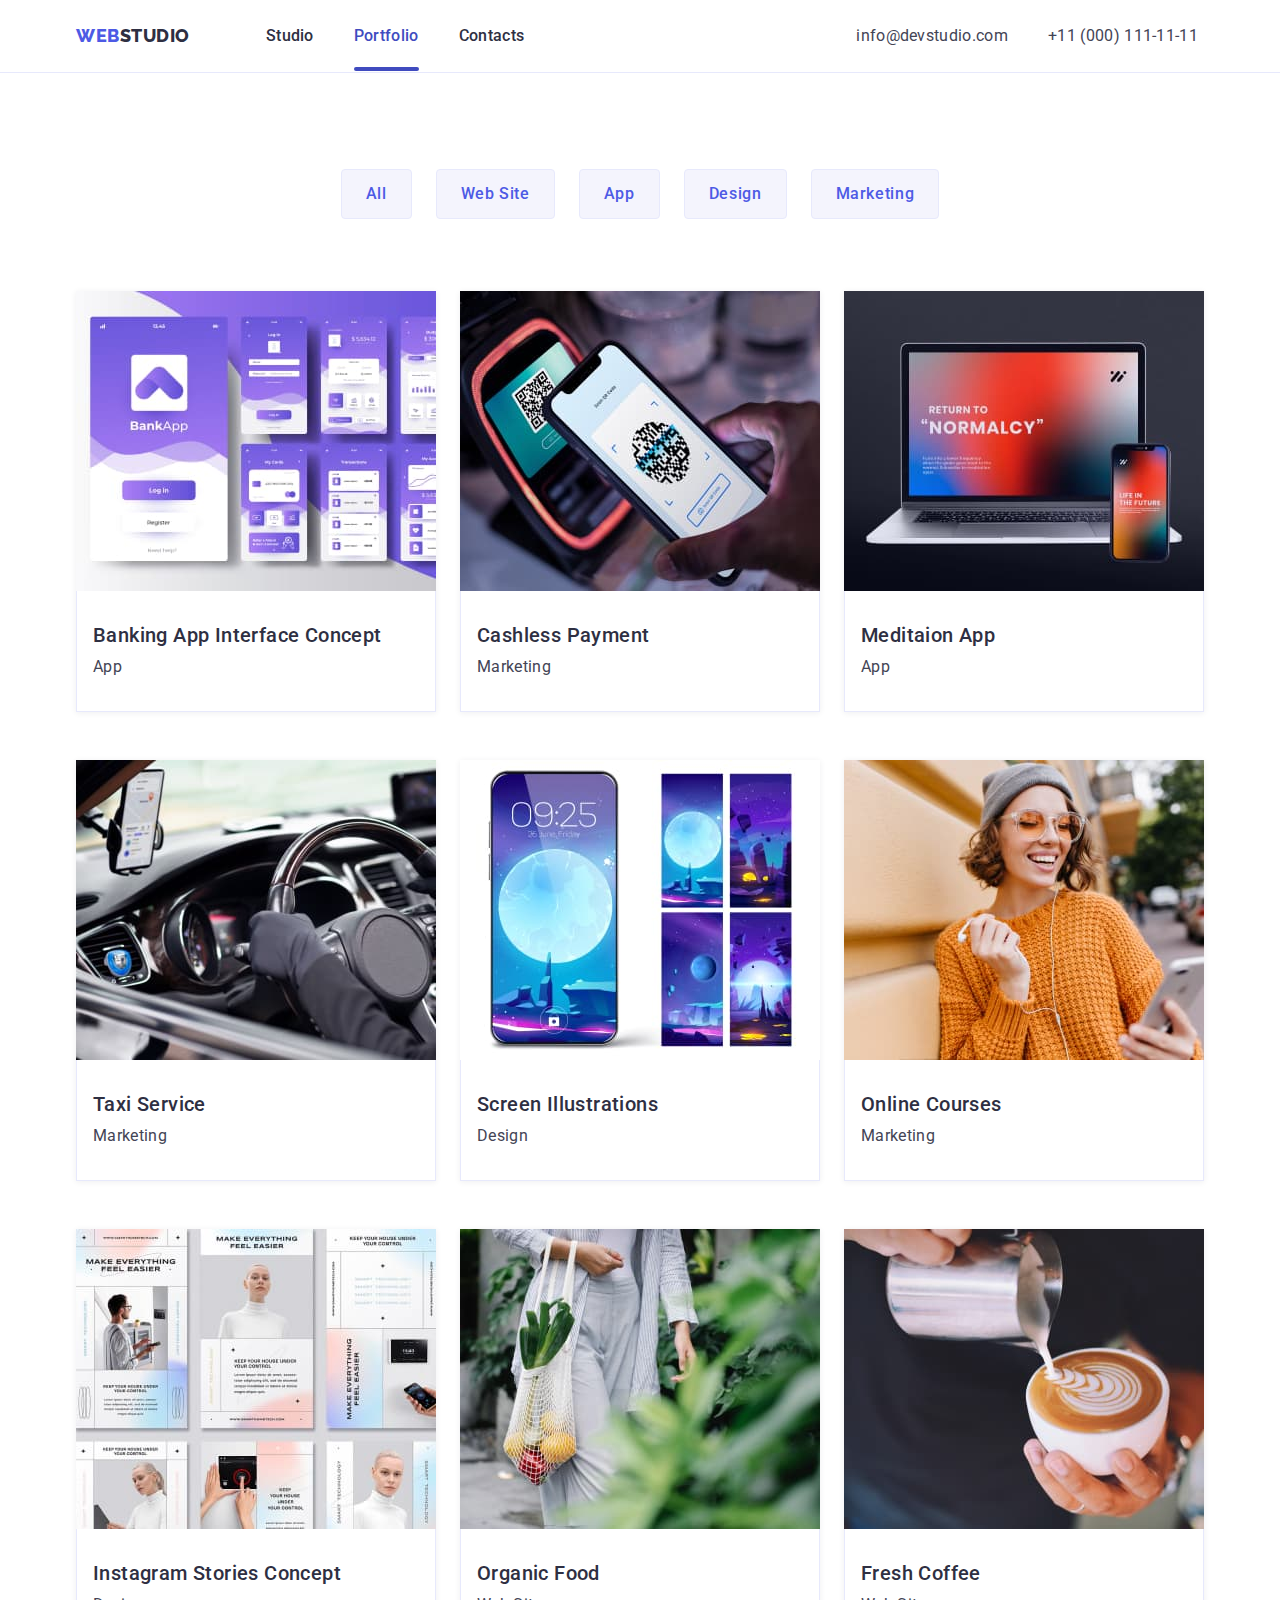
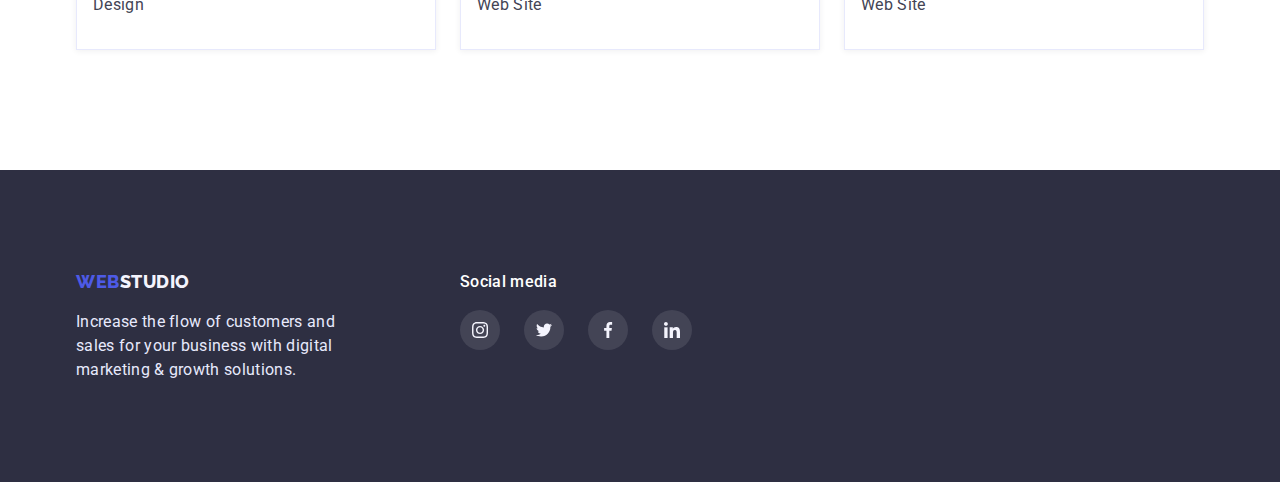
==== portfolio.html @ 4367f153 "zzz" ====
<!DOCTYPE html>
<html lang="en">
	<head>
		<meta charset="UTF-8" />
		<meta http-equiv="X-UA-Compatible" content="IE=edge" />
		<meta name="viewport" content="width=device-width, initial-scale=1.0" />
		<link rel="preconnect" href="https://fonts.googleapis.com" />
		<link rel="preconnect" href="https://fonts.gstatic.com" crossorigin />
		<link
			href="https://fonts.googleapis.com/css2?family=Raleway:wght@800&family=Roboto:wght@400;500;700;900&display=swap"
			rel="stylesheet"
		/>
		<link rel="stylesheet" href="https://cdn.jsdelivr.net/npm/modern-normalize@1.1.0/modern-normalize.min.css" />
		<link rel="stylesheet" href="./css/styles.css" />

		<title>HW-05</title>
	</head>
	<body>
		<header class="header">
			<div class="conteiner page-header-conteiner">
				<nav class="nav">
					<a href="./index.html" class="nav-logo link">Web<span class="nav-logo-studio">Studio</span></a>
					<ul class="nav-link list">
						<li class="nav-item">
							<a href="index.html" class="nav-link-icon link">Studio</a>
						</li>
						<li class="nav-item">
							<a href="portfolio.html" class="nav-link-icon link current">Portfolio</a>
						</li>
						<li class="nav-item">
							<a href="" class="nav-link-icon link">Contacts</a>
						</li>
					</ul>
				</nav>
				<!--Contacts-->
				<address>
					<ul class="nav-address list">
						<li class="">
							<a href="mailto:info@devstudio.com" class="nav-mail link">info@devstudio.com</a>
						</li>
						<li class="">
							<a href="tel:+110001111111" class="nav-call link">+11 (000) 111-11-11</a>
						</li>
					</ul>
				</address>
			</div>
		</header>
		<!--
        (\_/)
        ( •.•)
        / >🖤
        -->
		<main>
			<section class="section-portfolio">
				<div class="conteiner">
					<h1 class="visually-hidden">Mainstory</h1>

					<ul class="button-mind list">
						<li class="buttons-mar">
							<button type="button" class="buttons mybtn">All</button>
						</li>
						<li class="buttons-mar">
							<button type="button" class="buttons mybtn">Web Site</button>
						</li>
						<li class="buttons-mar">
							<button type="button" class="buttons mybtn">App</button>
						</li>
						<li class="buttons-mar">
							<button type="button" class="buttons mybtn">Design</button>
						</li>
						<li class="buttons-mar">
							<button type="button" class="buttons mybtn">Marketing</button>
						</li>
					</ul>

					<ul class="statik-list list">
						<li class="statik-item">
							<a href="" class="statik-link link">
								<div class="overlay-box">
									<img src="./images/promo.jpg" class="statik-img" alt="promo" width="360" />
									<p class="overlay"
										>14 Stylish and User-Friendly App Design Concepts · Task Manager App · Calorie Tracker App · Exotic
										Fruit Ecommerce App · Cloud Storage App
									</p>
								</div>
								<div class="statik-box">
									<h2 class="statik-title">Banking App Interface Concept</h2>
									<p class="statik-text">App</p>
								</div>
							</a>
						</li>
						<li class="statik-item">
							<a href="" class="statik-link link">
								<div class="overlay-box">
									<img src="./images/pay.jpg" class="statik-img" alt="pay" width="360" />
									<p class="overlay"
										>14 Stylish and User-Friendly App Design Concepts · Task Manager App · Calorie Tracker App · Exotic
										Fruit Ecommerce App · Cloud Storage App
									</p>
								</div>
								<div class="statik-box">
									<h2 class="statik-title">Cashless Payment</h2>
									<p class="statik-text">Marketing</p>
								</div>
							</a>
						</li>
						<li class="statik-item">
							<a href="" class="statik-link link">
								<div class="overlay-box">
									<img src="./images/apple.jpg" class="statik-img" alt="apple" width="360" />
									<p class="overlay"
										>14 Stylish and User-Friendly App Design Concepts · Task Manager App · Calorie Tracker App · Exotic
										Fruit Ecommerce App · Cloud Storage App
									</p>
								</div>
								<div class="statik-box">
									<h2 class="statik-title">Meditaion App</h2>
									<p class="statik-text">App</p>
								</div>
							</a>
						</li>

						<li class="statik-item">
							<a href="" class="statik-link link">
								<div class="overlay-box">
									<img src="./images/Taxi.jpg" class="statik-img" alt="Taxi" width="360" />
									<p class="overlay"
										>14 Stylish and User-Friendly App Design Concepts · Task Manager App · Calorie Tracker App · Exotic
										Fruit Ecommerce App · Cloud Storage App
									</p>
								</div>
								<div class="statik-box">
									<h2 class="statik-title">Taxi Service</h2>
									<p class="statik-text">Marketing</p>
								</div>
							</a>
						</li>
						<li class="statik-item">
							<a href="" class="statik-link link">
								<div class="overlay-box">
									<img src="./images/Desing.jpg" class="statik-img" alt="Desing" width="360" />
									<p class="overlay"
										>14 Stylish and User-Friendly App Design Concepts · Task Manager App · Calorie Tracker App · Exotic
										Fruit Ecommerce App · Cloud Storage App
									</p>
								</div>
								<div class="statik-box">
									<h2 class="statik-title">Screen Illustrations</h2>
									<p class="statik-text">Design</p>
								</div>
							</a>
						</li>
						<li class="statik-item">
							<a href="" class="statik-link link">
								<div class="overlay-box">
									<img src="./images/Marketing.jpg" class="statik-img" alt="Marketing" width="360" />
									<p class="overlay"
										>14 Stylish and User-Friendly App Design Concepts · Task Manager App · Calorie Tracker App · Exotic
										Fruit Ecommerce App · Cloud Storage App
									</p>
								</div>
								<div class="statik-box">
									<h2 class="statik-title">Online Courses</h2>
									<p class="statik-text">Marketing</p>
								</div>
							</a>
						</li>

						<li class="statik-item">
							<a href="" class="statik-link link">
								<div class="overlay-box">
									<img src="./images/promt.jpg" class="statik-img" alt="promt" width="360" />
									<p class="overlay"
										>14 Stylish and User-Friendly App Design Concepts · Task Manager App · Calorie Tracker App · Exotic
										Fruit Ecommerce App · Cloud Storage App
									</p>
								</div>
								<div class="statik-box">
									<h2 class="statik-title">Instagram Stories Concept</h2>
									<p class="statik-text">Design</p>
								</div>
							</a>
						</li>
						<li class="statik-item">
							<a href="" class="statik-link link">
								<div class="overlay-box">
									<img src="./images/web.jpg" class="statik-img" alt="web" width="360" />
									<p class="overlay"
										>14 Stylish and User-Friendly App Design Concepts · Task Manager App · Calorie Tracker App · Exotic
										Fruit Ecommerce App · Cloud Storage App
									</p>
								</div>
								<div class="statik-box">
									<h2 class="statik-title">Organic Food</h2>
									<p class="statik-text">Web Site</p>
								</div>
							</a>
						</li>
						<li class="statik-item">
							<a href="" class="statik-link link">
								<div class="overlay-box">
									<img src="./images/coffe.jpg" class="statik-img" alt="coffe" width="360" />
									<p class="overlay"
										>14 Stylish and User-Friendly App Design Concepts · Task Manager App · Calorie Tracker App · Exotic
										Fruit Ecommerce App · Cloud Storage App
									</p>
								</div>
								<div class="statik-box">
									<h2 class="statik-title">Fresh Coffee</h2>
									<p class="statik-text">Web Site</p>
								</div>
							</a>
						</li>
					</ul>
				</div>
			</section>
		</main>
		<!--
        (\_/)
        ( •.•)
        / >🖤
        -->
		<footer class="last link">
			<div class="conteiner upk">
				<div class="upk-web">
					<a href="./index.html" class="last-logo link">Web<span class="last-logo-studio">Studio</span></a>
					<p class="last-logo-text">
						Increase the flow of customers and sales for your business with digital marketing & growth solutions.
					</p>
				</div>

				<div class="upk-svg">
					<h3 class="footer-title">Social media</h3>
					<ul class="svg-list list">
						<li class="svg-item">
							<a href="" class="svg-footer">
								<svg class="svg-icon" width="16px" height="16px">
									<use href="images/symbol-defs.svg#icon-instagram"></use>
								</svg>
							</a>
						</li>
						<li class="svg-item">
							<a href="" class="svg-footer">
								<svg class="svg-icon" width="16px" height="16px">
									<use href="images/symbol-defs.svg#icon-twitter"></use>
								</svg>
							</a>
						</li>
						<li class="svg-item">
							<a href="" class="svg-footer">
								<svg class="svg-icon" width="16px" height="16px">
									<use href="images/symbol-defs.svg#icon-facebook"></use>
								</svg>
							</a>
						</li>
						<li class="svg-item">
							<a href="" class="svg-footer">
								<svg class="svg-icon" width="16px" height="16px">
									<use href="images/symbol-defs.svg#icon-linkedin"></use>
								</svg>
							</a>
						</li>
					</ul>
				</div>
			</div>
		</footer>
	</body>
</html>
---- css/styles.css ----
:root {
	--Iris-color: #4d5ae5;
	--OCEAN-color: #404bbf;
	--Navyblue-color: #2e2f42;
	--SLATE-color: #434455;
	--white-color: #ffffff;
	--mybtn-text-color: #f4f4fd;
	--cornflower-color: #e7e9fc;
	--LIGHT-SLATE-color: #8e8f99;
	--GREEN-color: #31d0aa;
}
body {
	font-family: "Roboto", sans-serif;
	color: var(--SLATE-color);
	background-color: var(---color);
	font-weight: 400;
	font-size: 16px;
	letter-spacing: 0.03em;
	margin: 0;
}
h1,
h2,
h3,
p {
	margin-top: 0;
	margin-bottom: 0;
}
ul,
ol {
	margin-top: 0;
	margin-bottom: 0;
	padding-left: 0;
}
img {
	display: block;
}
button {
	cursor: pointer;
}
.visually-hidden {
	position: absolute;
	width: 1px;
	height: 1px;
	margin: -1px;
	border: 0;
	padding: 0;

	white-space: nowrap;
	clip-path: inset(100%);
	clip: rect(0 0 0 0);
	overflow: hidden;
}
.conteiner {
	width: 1158px;
	margin-left: auto;
	margin-right: auto;
	padding-left: 15px;
	padding-right: 15px;
}

.list {
	list-style: none;
}
.link {
	text-decoration: none;
	transition: color 250ms cubic-bezier(0.4, 0, 0.2, 1);
}
/*----------hover and focus----------*/
.link:hover {
	color: var(--OCEAN-color);
	
}
.link:focus {
	color: var(--OCEAN-color);
	
}

.mybtn:hover {
	color: var(--white-color);
	background: var(--OCEAN-color);
	
}
.mybtn:focus {
	color: var(--white-color);
	background: var(--OCEAN-color);
	
}
.mybtn-text:hover {
	color: var(--white-color);
	
}
.mybtn-text:focus {
	color: var(--white-color);
	
}
.link-blue:hover {
	color: var(--OCEAN-color);
	
}
.link-blue:focus {
	color: var(--OCEAN-color);
	
}

.last-link:hover .last-icon {
	fill: var(--OCEAN-color);
	
}
.last-link:focus .last-icon {
	fill: var(--OCEAN-color);
	
}
.last-link:hover {
	border: 1px solid #404bbf;
	
}
.last-link:focus {
	border: 1px solid #404bbf;
	
	
}
.svg-footer:hover {
	background-color: var(--GREEN-color);
	
}
.svg-footer:focus {
	background-color: var(--GREEN-color);
	
}
.statik-link:hover .statik-box {
	box-shadow: 0px 1px 6px rgb(46 47 66 / 8%), 0px 1px 1px rgb(46 47 66 / 16%), 0px 2px 1px rgb(46 47 66 / 8%);
	
}
.statik-link:focus .statik-box {
	box-shadow: 0px 1px 6px rgb(46 47 66 / 8%), 0px 1px 1px rgb(46 47 66 / 16%), 0px 2px 1px rgb(46 47 66 / 8%);
	
}
.statik-link:hover .overlay {
	transform: translate(0, 0);
}
.statik-link:focus .overlay {
	transform: translate(0, 0);
}
.modal-close-btn:hover,
.modal-close-btn:focus {
	background: var(--OCEAN-color);
	
	
	
}
.modal-close-btn:hover .modal-close-btn-icon,
.modal-close-btn:focus .modal-close-btn-icon {
	fill: var(--white-color);
	
	
}

/*----------header----------*/
.header {
	
	border-bottom: 1px solid #e7e9fc;
}
.nav {
	display: flex;
	align-items: center;
	margin-right: 332px;
	padding-top: 24px;
	padding-bottom: 24px;
	
}
.page-header-conteiner {
	display: flex;
	align-items: center;
}
.nav-logo {
	font-family: "Raleway";
	font-weight: 800;
	font-size: 18px;
	line-height: 1.33;
	letter-spacing: 0.03em;
	text-transform: uppercase;
	color: var(--Iris-color);
	margin-right: 76px;
}
.nav-logo-studio {
	color: var(--Navyblue-color);
}
.nav-link {
	display: flex;
	align-items: center;
	
	
}
.nav-link-icon {
	font-weight: 500;
	font-size: 16px;
	line-height: 1.5;
	color: var(--Navyblue-color);
	letter-spacing: 0.02em;
    position: relative;	
	padding-bottom: 24px;
}
.current {
	color: var(--OCEAN-color);
}

.nav-link .nav-link-icon.current::after {
	content: ''; 
	display: block; 
	position: absolute; 
	width: 100%; 
	height: 4px; 
	background: var(--OCEAN-color); 
	border-radius: 2px; 
	bottom: -2px;
	left: 0;
	
}	

/*

.current::after {
	content: ''; 
	display: block; 
	position: absolute; 
	width: 100%; 
	height: 4px; 
	background: var(--OCEAN-color); 
	border-radius: 2px; 
	bottom: -2px;
	left: 0;
	
}
*/
.nav-item:not(:last-child) {
	margin-right: 40px;
}
.nav-address {
	display: flex;
	align-items: center;
}
.nav-mail {
	font-style: normal;

	font-size: 16px;
	line-height: 1.5;
	color: var(--SLATE-color);
	letter-spacing: 0.02em;
	margin-right: 40px;
}
.nav-call {
	font-style: normal;

	font-size: 16px;
	line-height: 1.5;
	color: var(--SLATE-color);
	letter-spacing: 0.02em;
}

/*
(\_/)
( •.•)
/ >s1
*/
.hero {
	background: var(--Navyblue-color);
	padding-top: 188px;
	padding-bottom: 188px;
	background-image: linear-gradient(rgba(46, 47, 66, 0.7), rgba(46, 47, 66, 0.7)), url(../images/people-office.jpg);
	background-size: cover;
	max-width: 1440px;
	background-repeat: no-repeat;
	margin-left: auto;
	margin-right: auto;
}

.hero-title {
	font-weight: 700;
	font-size: 56px;
	line-height: 1.07;
	color: var(--white-color);
	letter-spacing: 0.02em;
	display: flex;
	width: 496px;
	margin-left: auto;
	margin-right: auto;
	margin-bottom: 48px;
	text-align: center;
}
.hero-icon {
	font-family: "Roboto", sans-serif;
	background: var(--Iris-color);
	cursor: pointer;
	letter-spacing: 0.04em;
	font-weight: 500;
	font-size: 16px;
	line-height: 1.5;
	color: var(--white-color);
	border-radius: 4px;
	border: 0;

	padding: 16px 32px;
	gap: 10px;
	border-radius: 4px;
	display: flex;
	margin-left: auto;
	margin-right: auto;
}

/*
(\_/)
( •.•)
/ >s2
*/
.about-section {
	padding-top: 120px;
	padding-bottom: 120px;
}
.about {
	display: flex;
	align-items: center;
}
.about-last:not(:last-child) {
	margin-right: 24px;
}

.about-title {
	font-weight: 500;
	font-size: 20px;
	line-height: 1.2;
	color: var(--Navyblue-color);
	letter-spacing: 0.02em;
	margin-bottom: 8px;
}

.about-text {
	font-size: 16px;
	line-height: 1.5;
	letter-spacing: 0.02em;
}
.about-svg-box {
	width: 264px;
	height: 112px;
	border-radius: 4px;
	background-color: var(--mybtn-text-color);
	display: flex;
	justify-content: center;
	align-items: center;
	margin-bottom: 8px;
}
.about-svg-list {
	display: flex;
	list-style: none;
	justify-content: center;
	margin-bottom: 8px;
}
.about-svg-item:not(:last-child) {
	margin-right: 24px;
}

/*
(\_/)
( •.•)
/ >s3
*/
.meta {
	padding-top: 0px;
	padding-bottom: 120px;
}

.meta-title {
	font-weight: 700;
	font-size: 36px;
	line-height: 1.11;
	text-align: center;
	color: var(--Navyblue-color);
	letter-spacing: 0.02em;

	margin-bottom: 72px;
}

.meta-mind {
	display: flex;
	align-items: center;
	margin-left: auto;
	margin-right: auto;
	gap: 24px;
}
.meta-mind:not(:last-child) {
	margin-right: 120px;
}
.meta-img {
}
/*
(\_/)
( •.•)
/ >s4
*/
.midl {
	background: var(--mybtn-text-color);
	padding-top: 120px;
	padding-bottom: 120px;
}
.midl-title {
	font-weight: 700;
	font-size: 36px;
	line-height: 1.11;
	text-align: center;
	color: var(--Navyblue-color);
	letter-spacing: 0.02em;
	margin-bottom: 72px;
}

.midl-mind {
	display: flex;
	align-items: center;
}

.midl-card {
	background: var(--white-color);
	border-radius: 0px 0px 4px 4px;
}
.midl-box {
	padding-top: 30px;
	padding-bottom: 30px;
	text-align: center;
}
.midl-card:not(:last-child) {
	margin-right: 24px;
}
.midl-text {
	margin-bottom: 8px;
}
.midl-img {
}
.midl-name {
	font-weight: 500;
	font-size: 20px;
	line-height: 1.2;
	color: var(--Navyblue-color);
	letter-spacing: 0.02em;
	margin-bottom: 8px;
}
.midl-text {
	font-size: 16px;
	line-height: 1.5;
	letter-spacing: 0.02em;
}
.svg-list {
	display: flex;
	list-style: none;
	justify-content: center;
}
.svg-link {
	width: 40px;
	height: 40px;
	border-radius: 50%;
	background-color: var(--Iris-color);
	display: flex;
	justify-content: center;
	align-items: center;
}
.svg-item:not(:last-child) {
	margin-right: 24px;
}
.svg-icon {
}
/*
(\_/)
( •.•)
/ >s5
*/
.last-title {
	font-weight: 700;
	font-size: 36px;
	line-height: 1.11;
	text-align: center;
	color: var(--Navyblue-color);
	letter-spacing: 0.02em;
	margin-bottom: 72px;
}
.last-list {
	display: flex;
	list-style: none;
	justify-content: center;
}
.last-item:not(:last-child) {
	margin-right: 24px;
}
.last-link {
	width: 168px;
	height: 88px;

	background-color: var(--white-color);
	display: flex;
	justify-content: center;
	align-items: center;
	border: 1px solid #8e8f99;
	border-radius: 4px;
	
	transition: border 250ms cubic-bezier(0.4, 0, 0.2, 1);
}
.last-icon {
	fill: var(--LIGHT-SLATE-color);
	transition: fill 250ms cubic-bezier(0.4, 0, 0.2, 1);
}
.last-section {
	padding-top: 130px;
	padding-bottom: 120px;
}

/*
(\_/)
( •.•)
/ >footer
*/

.upk {
	display: flex;
}

.last {
	background: var(--Navyblue-color);
	padding-top: 100px;
	padding-bottom: 100px;
}

.last-logo {
	font-family: "Raleway";
	font-weight: 800;
	font-size: 18px;
	line-height: 1.33;
	letter-spacing: 0.03em;
	text-transform: uppercase;
	color: var(--Iris-color);
}
.last-logo-studio {
	color: var(--mybtn-text-color);
}
.last-logo-text {
	font-size: 16px;
	line-height: 1.5;
	color: var(--cornflower-color);
	letter-spacing: 0.02em;
	width: 264px;
	margin-top: 16px;
}
.footer-title {
	font-weight: 500;
	font-size: 16px;
	line-height: 1.5;
	letter-spacing: 0.02em;
	color: var(--white-color);
	margin-bottom: 16px;
}

.upk-web {
	margin-right: 120px;
}
.upk-svg {
}

.svg-footer {
	width: 40px;
	height: 40px;
	border-radius: 50%;
	background: var(--SLATE-color);
	display: flex;
	justify-content: center;
	align-items: center;
	transition: background-color 250ms cubic-bezier(0.4, 0, 0.2, 1);
}
/*
(\_/)
( •.•)
/ >portfolio
*/
.section-portfolio {
	padding-top: 96px;
	padding-bottom: 120px;
}
.button-mind {
	display: flex;

	margin-bottom: 72px;
	justify-content: center;
}
.buttons-mar:not(:last-child) {
	margin-right: 24px;
}
.buttons {
	background: var(--mybtn-text-color);
	border: 1px solid var(--cornflower-color);
	cursor: pointer;
	font-family: "Roboto";
	font-weight: 500;
	font-size: 16px;
	line-height: 1.5;
	color: var(--Iris-color);
	letter-spacing: 0.04em;
	border-radius: 4px;
	padding: 12px 24px;
}

/*
(\_/)
( •.•)
/ >img
*/
.statik-list {
	display: flex;
	flex-wrap: wrap;
	justify-content: center;
	margin-top: 0px;
	margin-bottom: 0px;
}
.statik {
	box-sizing: border-box;
}
.statik-item {
	background: var(--white-color);
	width: 360px;
	box-shadow: 0px 1px 6px rgba(46, 47, 66, 0.08);
}
.statik-img {
}
.statik-item:not(:nth-last-child(-n + 3)) {
	margin-bottom: 48px;
}
.statik-item:not(:nth-child(3n + 0)) {
	margin-right: 24px;
}

.statik-righ {
	margin-right: 20px;
}
.statik-title {
	font-weight: 500;
	font-size: 20px;
	line-height: 1.2;
	letter-spacing: 0.02em;

	color: var(--Navyblue-color);
	margin-left: 16px;
	margin-bottom: 8px;
}
.statik-text {
	font-size: 16px;
	line-height: 1.5;
	letter-spacing: 0.02em;
	margin-left: 16px;
	color: var(--SLATE-color);
}
.statik-box {
	padding-top: 32px;
	padding-bottom: 32px;
	border-left: 1px solid #e7e9fc;
	border-right: 1px solid #e7e9fc;
	border-bottom: 1px solid #e7e9fc;
	
}

.overlay-box {
	position: relative;
	overflow: hidden;
}
.overlay {
	position: absolute;
	width: 100%;
	height: 100%;
	transform: translate(0, 100%);
	transition: transform 250ms cubic-bezier(0.4, 0, 0.2, 1);

	left: 0;
	top: 0;
	background-color: var(--Iris-color);
	color: var(--white-color);

	line-height: 1.5;
	padding-top: 40px;
	padding-left: 32px;
	padding-right: 32px;

	letter-spacing: 0.02em;
}
.statik-link .statik-box{
	transition: box-shadow 250ms cubic-bezier(0.4, 0, 0.2, 1);
}

/*
(\_/)
( •.•)
/ >modal-window
*/
.backdrop {
	position: fixed;
	z-index: 100;
	top: 0;
	left: 0;
	width: 100%;
	height: 100%;
	background: rgba(46, 47, 66, 0.4);
	transition: opacity 250ms linear, visibility 250ms ease-in-out ;
	
}
.modal {
	position: absolute;
	top: 50%;
	left: 50%;
	transform: translate(-50%, -50%);
	width: 408px;
	height: 576px;
	background-color: var(--white-color);
	border-radius: 4px;

}
.modal-close-btn {
	position: absolute;
	top: 24px;
	right: 24px;
	display: flex;
	justify-content: center;
	align-items: center;
	width: 30px;
	height: 30px;
	border-radius: 50%;
	background-color: var(--cornflower-color);
	border: 1px solid rgba(0, 0, 0, 0.1);
	padding: 0;
	transition: background-color 250ms cubic-bezier(0.4, 0, 0.2, 1);
	
	
	
}
.modal-close-btn .modal-close-btn-icon {
	
	transition: fill 250ms cubic-bezier(0.4, 0, 0.2, 1);
	
}
.backdrop.is-hidden {
	opacity: 0;
	visibility: hidden;
	pointer-events: none;
}
.mybtn {
	transition: background-color 250ms cubic-bezier(0.4, 0, 0.2, 1);
}
.mybtn-text {
	transition: color 250ms cubic-bezier(0.4, 0, 0.2, 1);
}
.link-blue {
    transition: color 250ms cubic-bezier(0.4, 0, 0.2, 1);
}
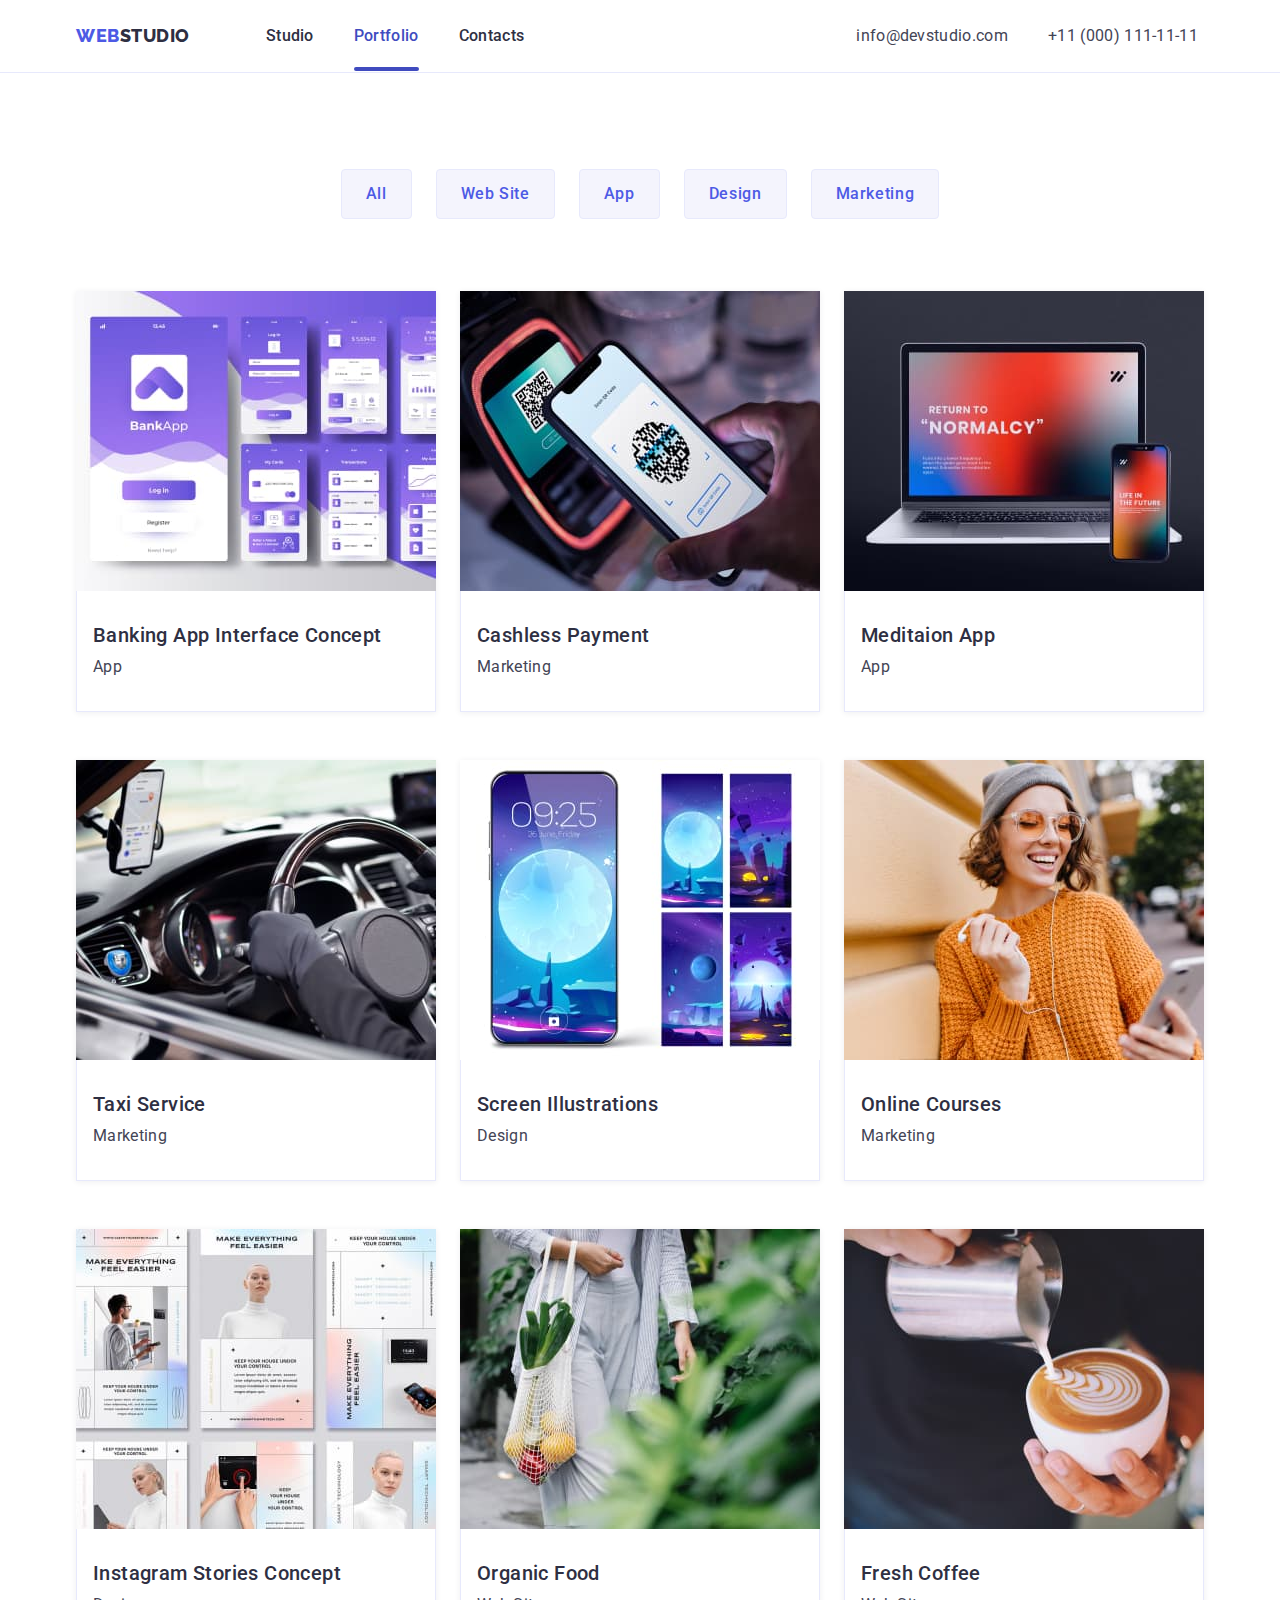
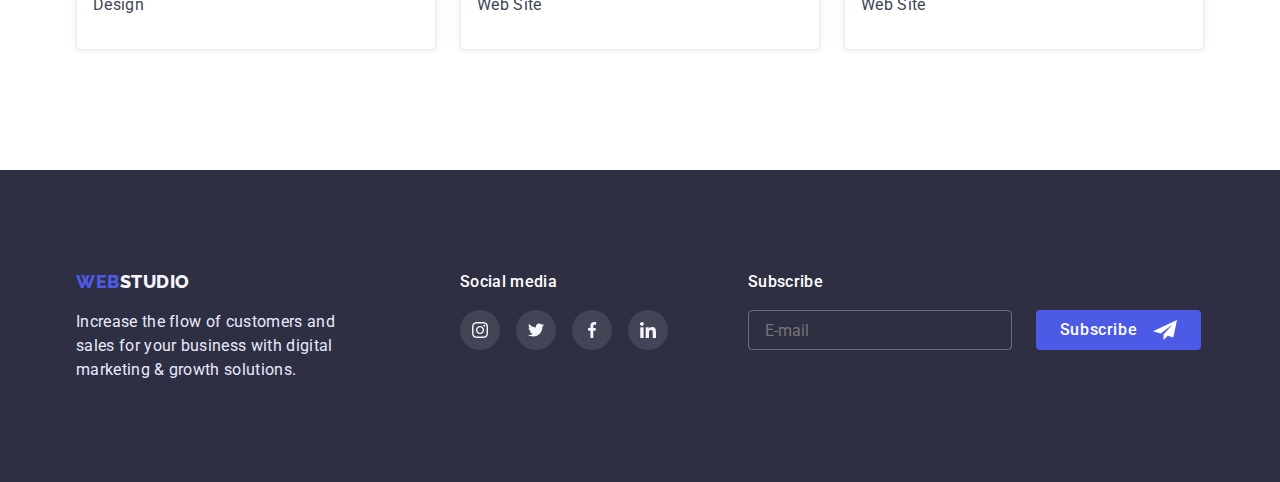
==== commit 23bb4114: "ud" ====
--- a/portfolio.html
+++ b/portfolio.html
@@ -230,7 +230,7 @@
 				</div>
 
 				<div class="upk-svg">
-					<h3 class="footer-title">Social media</h3>
+					<p class="footer-title">Social media</p>
 					<ul class="svg-list list">
 						<li class="svg-item">
 							<a href="" class="svg-footer">
@@ -256,11 +256,29 @@
 						<li class="svg-item">
 							<a href="" class="svg-footer">
 								<svg class="svg-icon" width="16px" height="16px">
-									<use href="images/symbol-defs.svg#icon-linkedin"></use>
-								</svg>
-							</a>
-						</li>
-					</ul>
+									<use href="./images/symbol-defs.svg#icon-linkedin"></use>
+								</svg>
+							</a>
+						</li>
+					</ul>
+				</div>
+				<div class="footer-form">
+					<p class="footer-modal-text">Subscribe</p>
+
+					<form class="footer-form-modal">
+						<div class="modal-box">
+							<label>
+								<input class="footer-modal-icon" name="user-telefon" type="tel" required placeholder="E-mail" />
+							</label>
+						</div>
+
+						<button class="footer-modal-btn mybtn">
+							Subscribe
+							<svg class="footer-modal-svg">
+								<use href="./images/bot.svg#icon-Frame-3"></use>
+							</svg>
+						</button>
+					</form>
 				</div>
 			</div>
 		</footer>
--- a/css/styles.css
+++ b/css/styles.css
@@ -68,72 +68,74 @@
 /*----------hover and focus----------*/
 .link:hover {
 	color: var(--OCEAN-color);
-	
-}
+}
+
 .link:focus {
 	color: var(--OCEAN-color);
-	
+}
+.modal-link:hover {
+	color: var(--OCEAN-color);
+}
+.modal-link:focus {
+	color: var(--OCEAN-color);
 }
 
 .mybtn:hover {
 	color: var(--white-color);
 	background: var(--OCEAN-color);
-	
 }
 .mybtn:focus {
 	color: var(--white-color);
 	background: var(--OCEAN-color);
-	
+}
+.modal-btn:hover {
+	color: var(--white-color);
+	background: var(--OCEAN-color);
+}
+.modal-btn:focus {
+	color: var(--white-color);
+	background: var(--OCEAN-color);
+}
+.modal-mybtn:focus {
+	color: var(--white-color);
+	background: var(--OCEAN-color);
 }
 .mybtn-text:hover {
 	color: var(--white-color);
-	
 }
 .mybtn-text:focus {
 	color: var(--white-color);
-	
 }
 .link-blue:hover {
 	color: var(--OCEAN-color);
-	
 }
 .link-blue:focus {
 	color: var(--OCEAN-color);
-	
 }
 
 .last-link:hover .last-icon {
 	fill: var(--OCEAN-color);
-	
 }
 .last-link:focus .last-icon {
 	fill: var(--OCEAN-color);
-	
 }
 .last-link:hover {
 	border: 1px solid #404bbf;
-	
 }
 .last-link:focus {
 	border: 1px solid #404bbf;
-	
-	
 }
 .svg-footer:hover {
 	background-color: var(--GREEN-color);
-	
 }
 .svg-footer:focus {
 	background-color: var(--GREEN-color);
-	
 }
 .statik-link:hover .statik-box {
 	box-shadow: 0px 1px 6px rgb(46 47 66 / 8%), 0px 1px 1px rgb(46 47 66 / 16%), 0px 2px 1px rgb(46 47 66 / 8%);
-	
 }
 .statik-link:focus .statik-box {
 	box-shadow: 0px 1px 6px rgb(46 47 66 / 8%), 0px 1px 1px rgb(46 47 66 / 16%), 0px 2px 1px rgb(46 47 66 / 8%);
-	
 }
 .statik-link:hover .overlay {
 	transform: translate(0, 0);
@@ -144,20 +146,14 @@
 .modal-close-btn:hover,
 .modal-close-btn:focus {
 	background: var(--OCEAN-color);
-	
-	
-	
 }
 .modal-close-btn:hover .modal-close-btn-icon,
 .modal-close-btn:focus .modal-close-btn-icon {
 	fill: var(--white-color);
-	
-	
 }
 
 /*----------header----------*/
 .header {
-	
 	border-bottom: 1px solid #e7e9fc;
 }
 .nav {
@@ -166,7 +162,6 @@
 	margin-right: 332px;
 	padding-top: 24px;
 	padding-bottom: 24px;
-	
 }
 .page-header-conteiner {
 	display: flex;
@@ -188,8 +183,6 @@
 .nav-link {
 	display: flex;
 	align-items: center;
-	
-	
 }
 .nav-link-icon {
 	font-weight: 500;
@@ -197,7 +190,7 @@
 	line-height: 1.5;
 	color: var(--Navyblue-color);
 	letter-spacing: 0.02em;
-    position: relative;	
+	position: relative;
 	padding-bottom: 24px;
 }
 .current {
@@ -205,17 +198,16 @@
 }
 
 .nav-link .nav-link-icon.current::after {
-	content: ''; 
-	display: block; 
-	position: absolute; 
-	width: 100%; 
-	height: 4px; 
-	background: var(--OCEAN-color); 
-	border-radius: 2px; 
+	content: "";
+	display: block;
+	position: absolute;
+	width: 100%;
+	height: 4px;
+	background: var(--OCEAN-color);
+	border-radius: 2px;
 	bottom: -2px;
 	left: 0;
-	
-}	
+}
 
 /*
 
@@ -461,7 +453,7 @@
 	align-items: center;
 }
 .svg-item:not(:last-child) {
-	margin-right: 24px;
+	margin-right: 16px;
 }
 .svg-icon {
 }
@@ -497,7 +489,7 @@
 	align-items: center;
 	border: 1px solid #8e8f99;
 	border-radius: 4px;
-	
+
 	transition: border 250ms cubic-bezier(0.4, 0, 0.2, 1);
 }
 .last-icon {
@@ -558,6 +550,7 @@
 	margin-right: 120px;
 }
 .upk-svg {
+	
 }
 
 .svg-footer {
@@ -657,7 +650,6 @@
 	border-left: 1px solid #e7e9fc;
 	border-right: 1px solid #e7e9fc;
 	border-bottom: 1px solid #e7e9fc;
-	
 }
 
 .overlay-box {
@@ -683,7 +675,7 @@
 
 	letter-spacing: 0.02em;
 }
-.statik-link .statik-box{
+.statik-link .statik-box {
 	transition: box-shadow 250ms cubic-bezier(0.4, 0, 0.2, 1);
 }
 
@@ -700,8 +692,7 @@
 	width: 100%;
 	height: 100%;
 	background: rgba(46, 47, 66, 0.4);
-	transition: opacity 250ms linear, visibility 250ms ease-in-out ;
-	
+	transition: opacity 250ms linear, visibility 250ms ease-in-out;
 }
 .modal {
 	position: absolute;
@@ -709,10 +700,10 @@
 	left: 50%;
 	transform: translate(-50%, -50%);
 	width: 408px;
-	height: 576px;
+	height: 584px;
 	background-color: var(--white-color);
 	border-radius: 4px;
-
+	padding: 72px 24px 24px 24px;
 }
 .modal-close-btn {
 	position: absolute;
@@ -729,13 +720,9 @@
 	padding: 0;
 	transition: background-color 250ms cubic-bezier(0.4, 0, 0.2, 1);
 	
-	
-	
 }
 .modal-close-btn .modal-close-btn-icon {
-	
 	transition: fill 250ms cubic-bezier(0.4, 0, 0.2, 1);
-	
 }
 .backdrop.is-hidden {
 	opacity: 0;
@@ -749,5 +736,277 @@
 	transition: color 250ms cubic-bezier(0.4, 0, 0.2, 1);
 }
 .link-blue {
-    transition: color 250ms cubic-bezier(0.4, 0, 0.2, 1);
-}
+	transition: color 250ms cubic-bezier(0.4, 0, 0.2, 1);
+}
+/*
+(\_/)
+( •.•)
+/ >modal-text
+*/
+.modal-field:not(:last-child) {
+	margin-bottom: 8px;
+}
+.modal-fieldd {
+	margin-bottom: 16px;
+}
+
+.madal-form {
+	
+	display: flex;
+	flex-direction: column;
+	
+}
+.modal-field {
+	
+	
+	
+}
+.modal-desc {
+	font-weight: 400;
+	font-size: 12px;
+	line-height: 1.33;
+	color: var(--LIGHT-SLATE-color);
+	letter-spacing: 0.04em;
+	display: flex;
+	
+	margin-bottom: 4px;
+}
+.modal-input {
+	width: 100%;
+	height: 40px;
+	border: 1px solid rgba(33, 33, 33, 0.2);
+
+	border-radius: 4px;
+	padding-left: 42px;
+	font-weight: 400;
+	font-size: 12px;
+	line-height: 1.33;
+	letter-spacing: 0.04em;
+	transition: border-color 250ms cubic-bezier(0.4, 0, 0.2, 1);
+}
+.modal-input:focus {
+	border: 1px solid #4d5ae5;
+	outline: none;
+}
+.modal-massage {
+	width: 100%;
+	height: 120px;
+	border: 1px solid rgba(33, 33, 33, 0.2);
+	border-radius: 4px;
+	transition: border-color 250ms cubic-bezier(0.4, 0, 0.2, 1);
+	resize: none;
+	padding: 8px 16px;
+	display: block;
+}
+.modal-massage::placeholder {
+	color: rgba(117, 117, 117, 0.5);
+	font-weight: 400;
+	font-size: 12px;
+	line-height: 1.33;
+
+	letter-spacing: 0.04em;
+}
+.modal-massage:focus {
+	border: 1px solid #4d5ae5;
+	outline: none;
+	
+}
+
+.modal-check {
+}
+
+.modal-desc-icon {
+	display: flex;
+	align-items: center;
+	
+	font-weight: 400;
+	font-size: 12px;
+	line-height: 1.33;
+
+	letter-spacing: 0.04em;
+
+	color: #757575;
+}
+.modal-desc-icon-svg {
+	width: 10px;
+	height: 8px;
+	
+	
+	fill: var(--white-color);
+	position: absolute;
+	
+	
+	
+	
+	
+	transition: fill 250ms cubic-bezier(0.4, 0, 0.2, 1);
+	
+}
+
+.modal-span-icon {
+	display: inline-flex; 
+	align-items: center; 
+	justify-content: center;
+	width: 16px;
+	height: 16px;
+	position: absolute;
+	
+}
+.modal-desc-icon::before {
+	width: 16px;
+	height: 16px;
+	border: 1.25px solid #2e2f42;
+	border-radius: 2px;
+	display: block;
+	content: "";
+	cursor: pointer;
+	margin-right: 8px;
+	transition: background-color 250ms cubic-bezier(0.4, 0, 0.2, 1);
+	transition: border 250ms cubic-bezier(0.4, 0, 0.2, 1);
+	
+	
+
+}
+.modal-check:checked + .modal-desc-icon::before {
+	background-color: var(--Iris-color);
+	border: 1.25px solid #404BBF;
+	
+
+}
+.modal-check:focus + .modal-desc-icon::before {
+	background-color: var(--Iris-color);
+	border: 1.25px solid #404BBF;
+	
+	
+}
+.modal-btn {
+}
+.modal-text {
+	
+	margin-bottom: 16px;
+	font-family: "Roboto";
+	font-style: normal;
+	font-weight: 500;
+	font-size: 16px;
+	line-height: 1.5;
+	letter-spacing: 0.02em;
+	text-align: center;
+	color: var(--Navyblue-color);
+}
+.modal-svg {
+	width: 18px;
+	height: 24px;
+	display: block;
+	fill: #2e2f42;
+	
+	position: absolute;
+	top: 50%;
+	left: 12px;
+	transform: translate(0, -50%);
+	transition: fill 250ms cubic-bezier(0.4, 0, 0.2, 1);
+}
+.modal-span {
+	position: relative;
+	display: block;
+	
+}
+.modal-input:focus + .modal-svg {
+	fill: #404bbf;
+}
+.modal-link {
+	color: var(--Iris-color);
+	transition: colors 250ms cubic-bezier(0.4, 0, 0.2, 1);
+}
+.modal-btn {
+	width: 169px;
+	height: 56px;
+	
+	background: var(--Iris-color);
+	color: var(--white-color);
+	background: #4d5ae5;
+	border: #4d5ae5;
+	border-radius: 4px;
+	align-self: center;
+	transition: background-color 250ms cubic-bezier(0.4, 0, 0.2, 1);
+	
+	margin-top: 16px;
+	
+	
+	
+}
+.footer-form {
+	
+	
+	
+	margin-left: 80px;
+}
+.footer-form-modal {
+	display: flex;
+}
+
+.footer-modal-icon {
+	border: 1px solid rgba(255, 255, 255, 0.3);
+
+	border-radius: 4px;
+	width: 264px;
+	height: 40px;
+	
+	outline: none;
+	background: rgba(0, 0, 0, 0);
+	padding-left: 16px;
+	color: #ffffff;
+}
+.footer-modal-icon::placeholder {
+	
+}
+.footer-modal-btn {
+	width: 165px;
+	height: 40px;
+
+	font-family: "Roboto";
+	font-style: normal;
+	font-weight: 500;
+	font-size: 16px;
+	line-height: 24px;
+
+	display: flex;
+	align-items: center;
+	flex-direction: row;
+	justify-content: center;
+
+	letter-spacing: 0.04em;
+
+	color: #ffffff;
+	background-color: var(--Iris-color);
+	border-radius: 4px;
+	border: var(--Iris-color);
+	
+	margin-left: 24px;
+}
+.modal-box{
+	display: flex;
+	align-items: center;
+	flex-direction: row;
+	justify-content: center;
+}
+.footer-modal-text {
+	font-weight: 500;
+	font-size: 16px;
+	line-height: 1.5;
+	display: flex;
+	
+
+	
+
+	letter-spacing: 0.02em;
+
+	color: var(--white-color);
+	margin-bottom: 16px;
+}
+.footer-modal-svg {
+	width: 24px;
+    height: 24px;
+	margin-left: 16px;
+	
+	
+}
